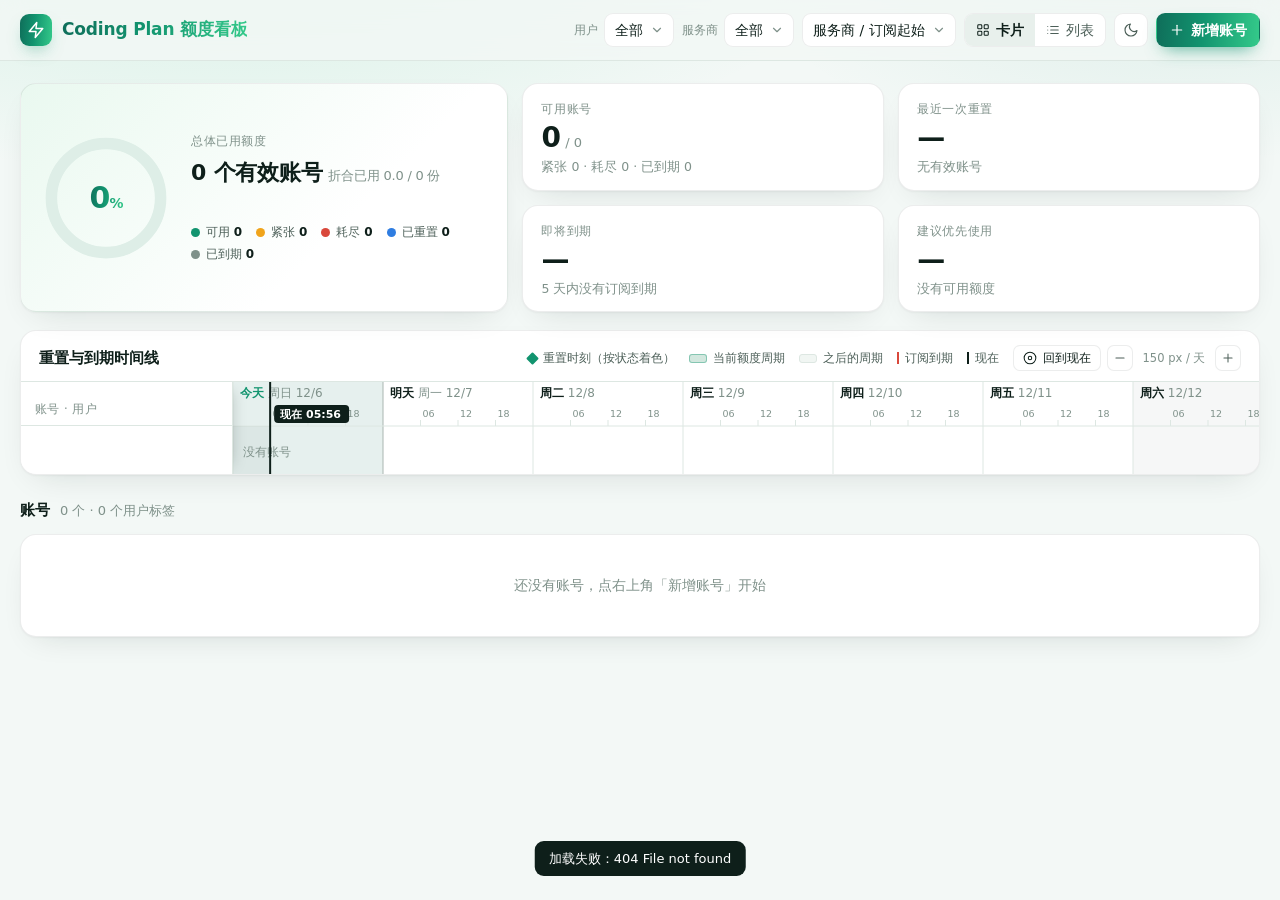
==== static/index.html @ 1b24605b "Coding Plan 额度看板 多个 Coding Plan 账号（Claude / ChatGPT / …）的已用额度、每周重置、订阅到期一览。  - 服务端：Python 标准库 HTTP 服务" ====
<!DOCTYPE html>
<html lang="zh-CN">
<head>
<meta charset="utf-8">
<meta name="viewport" content="width=device-width, initial-scale=1">
<title>Coding Plan 额度看板</title>
<link rel="stylesheet" href="/static/style.css">
<link rel="icon" href="data:image/svg+xml,%3Csvg xmlns='http://www.w3.org/2000/svg' viewBox='0 0 24 24'%3E%3Crect width='24' height='24' rx='6' fill='%2312946f'/%3E%3Cpath d='M13 3 5 13.5h6l-1 7.5 8-10.5h-6l1-7.5z' fill='%23fff'/%3E%3C/svg%3E">
</head>
<body>

<svg width="0" height="0" style="position:absolute" aria-hidden="true"><defs>
  <linearGradient id="ringGrad" x1="0" y1="0" x2="1" y2="1"><stop offset="0" stop-color="#0f6e5a"/><stop offset="1" stop-color="#34c98a"/></linearGradient>
</defs></svg>

<header class="topbar">
  <div class="wrap">
    <div class="brand"><span class="logo"><svg viewBox="0 0 24 24" fill="none" stroke="currentColor" stroke-width="2" stroke-linecap="round" stroke-linejoin="round"><path d="M13 2 3 14h9l-1 8 10-12h-9l1-8z"/></svg></span><span class="t">Coding Plan 额度看板</span></div>
    <div class="tools">
      <span class="lbl">用户</span><select id="ownerFilter" class="select" title="按用户标签筛选"><option value="">全部</option></select>
      <span class="lbl">服务商</span><select id="provFilter" class="select" title="按服务商筛选"><option value="">全部</option></select>
      <select id="sort" class="select" title="排序">
        <option value="provider">服务商 / 订阅起始</option>
        <option value="reset">重置 近 → 远</option>
        <option value="expiry">到期 近 → 远</option>
      </select>
      <div class="segmented" id="viewSwitch">
        <button data-view="cards" class="active"><svg class="i sm" viewBox="0 0 24 24"><rect x="3" y="3" width="7" height="7" rx="1.5"/><rect x="14" y="3" width="7" height="7" rx="1.5"/><rect x="14" y="14" width="7" height="7" rx="1.5"/><rect x="3" y="14" width="7" height="7" rx="1.5"/></svg>卡片</button>
        <button data-view="table"><svg class="i sm" viewBox="0 0 24 24"><line x1="8" y1="6" x2="21" y2="6"/><line x1="8" y1="12" x2="21" y2="12"/><line x1="8" y1="18" x2="21" y2="18"/><line x1="3" y1="6" x2="3.01" y2="6"/><line x1="3" y1="12" x2="3.01" y2="12"/><line x1="3" y1="18" x2="3.01" y2="18"/></svg>列表</button>
      </div>
      <button class="icon-btn lg" id="themeBtn" title="切换深色 / 浅色"></button>
      <form method="post" action="/logout" id="logoutForm" hidden style="display:contents"><button class="icon-btn lg" type="submit" title="退出登录"><svg class="i" viewBox="0 0 24 24"><path d="M9 21H5a2 2 0 0 1-2-2V5a2 2 0 0 1 2-2h4"/><polyline points="16 17 21 12 16 7"/><line x1="21" y1="12" x2="9" y2="12"/></svg></button></form>
      <button class="btn primary" id="addBtn"><svg class="i" viewBox="0 0 24 24"><line x1="12" y1="5" x2="12" y2="19"/><line x1="5" y1="12" x2="19" y2="12"/></svg>新增账号</button>
    </div>
  </div>
</header>

<main class="wrap">
  <section class="overview" id="overview"></section>
  <section class="card tl-card" id="timeline"></section>
  <section>
    <div class="section-head">
      <h2>账号</h2><span class="count" id="countLabel"></span>
    </div>
    <div id="accounts"></div>
  </section>
</main>

<datalist id="providers"><option value="Claude"><option value="ChatGPT"><option value="Gemini"><option value="Copilot"><option value="Cursor"></datalist>
<datalist id="owners"></datalist>

<!-- 新增 / 编辑 -->
<dialog id="editor">
  <form id="editorForm" novalidate>
    <header><h3 id="editorTitle">新增账号</h3><button type="button" class="icon-btn" data-close="editor"><svg class="i" viewBox="0 0 24 24"><line x1="18" y1="6" x2="6" y2="18"/><line x1="6" y1="6" x2="18" y2="18"/></svg></button></header>
    <div class="body">
      <div class="form-grid">
        <label class="field"><span>用户标签</span><input type="text" name="owner" list="owners" placeholder="全部（所有人共享），或某个人：我 / 家人 / 团队…"></label>
        <label class="field"><span>用户名 <em>*</em></span><input type="text" name="name" required placeholder="如：主号、备用-1"></label>
        <label class="field"><span>服务商 <em>*</em></span><input type="text" name="provider" list="providers" required placeholder="Claude / ChatGPT / …"></label>
        <label class="field"><span>账号 <em>*</em></span><input type="text" name="account" required placeholder="登录邮箱 / 账号"></label>
        <label class="field"><span>密码 <em>*</em></span>
          <div class="input-wrap"><input type="password" name="password" required placeholder="明文保存在本地"><button type="button" class="icon-btn" data-eye><svg class="i sm" viewBox="0 0 24 24"><path d="M2 12s3.5-7 10-7 10 7 10 7-3.5 7-10 7S2 12 2 12z"/><circle cx="12" cy="12" r="3"/></svg></button></div>
        </label>
        <div class="field"><span>重置时间 <em>*</em></span>
          <div class="row">
            <select class="input" name="resetDay">
              <option value="1">周一</option><option value="2">周二</option><option value="3">周三</option><option value="4">周四</option><option value="5">周五</option><option value="6">周六</option><option value="7">周日</option>
            </select>
            <input type="time" name="resetTime" required value="08:00">
          </div>
        </div>
        <label class="field"><span>订阅开始日期 <em>*</em></span><input type="date" name="subStart" required></label>
        <div class="field"><span>已用额度 <em>*</em></span>
          <div class="row">
            <input type="range" name="usedRange" min="0" max="100" step="1" value="0">
            <input type="number" name="used" min="0" max="100" step="1" required value="0"><span>%</span>
          </div>
        </div>
        <label class="field span2"><span>备注</span><textarea name="notes" rows="2" placeholder="可空：用途、续费提醒、注意事项…"></textarea></label>
      </div>
      <details class="optional" id="optional">
        <summary><svg class="i sm" viewBox="0 0 24 24"><polyline points="9 18 15 12 9 6"/></svg>可选信息 <span class="muted">邮件接码平台 · 辅助邮箱 · 手机号 · 短信接码平台 · 2FA</span></summary>
        <div class="form-grid">
          <label class="field"><span>邮件接码平台</span><input type="text" name="mailPlatform" placeholder="如：mail.tm、tempmail.plus"></label>
          <label class="field"><span>辅助邮箱</span><input type="text" name="recoveryEmail" placeholder="备用 / 恢复邮箱"></label>
          <label class="field"><span>手机号</span><input type="text" name="phone" placeholder="+86 …"></label>
          <label class="field"><span>短信接码平台</span><input type="text" name="smsPlatform" placeholder="如：sms-activate、5sim"></label>
          <label class="field"><span>2FA</span><input type="text" name="totp" placeholder="TOTP 密钥或备份码"></label>
        </div>
      </details>
    </div>
    <footer>
      <button type="button" class="btn ghost danger" id="editorDelete"><svg class="i sm" viewBox="0 0 24 24"><polyline points="3 6 5 6 21 6"/><path d="M19 6v14a2 2 0 0 1-2 2H7a2 2 0 0 1-2-2V6m3 0V4a2 2 0 0 1 2-2h4a2 2 0 0 1 2 2v2"/></svg>删除账号</button>
      <span class="spacer"></span>
      <button type="button" class="btn ghost" data-close="editor">取消</button>
      <button type="submit" class="btn primary">保存</button>
    </footer>
  </form>
</dialog>

<!-- 快速更新额度 -->
<dialog id="quick" class="small">
  <form id="quickForm" novalidate>
    <header><h3 id="quickTitle">更新已用额度</h3><button type="button" class="icon-btn" data-close="quick"><svg class="i" viewBox="0 0 24 24"><line x1="18" y1="6" x2="6" y2="18"/><line x1="6" y1="6" x2="18" y2="18"/></svg></button></header>
    <div class="body">
      <div class="quick-value"><span id="quickValue">0</span>%<small>已用</small></div>
      <div class="row">
        <input type="range" name="usedRange" min="0" max="100" step="1" value="0">
        <input type="number" name="used" min="0" max="100" step="1" value="0"><span>%</span>
      </div>
    </div>
    <footer>
      <button type="button" class="btn ghost" id="quickZero"><svg class="i sm" viewBox="0 0 24 24"><path d="M21 12a9 9 0 1 1-3-6.7"/><polyline points="21 3 21 9 15 9"/></svg>已重置，设为 0%</button>
      <span class="spacer"></span>
      <button type="submit" class="btn primary">保存</button>
    </footer>
  </form>
</dialog>

<div class="toast" id="toast"></div>

<script src="/static/app.js"></script>
</body>
</html>
---- static/style.css ----
/* Coding Plan 额度看板 · 样式 */
  :root {
    color-scheme: light;
    --bg: #f3f8f6;
    --bg-glow: radial-gradient(1100px 480px at 18% -12%, rgba(52,201,138,.18), transparent 60%), radial-gradient(800px 380px at 92% -5%, rgba(18,148,111,.10), transparent 55%);
    --surface: #ffffff;
    --surface-2: #f1f6f3;
    --well: #e8f0ec;
    --ink: #0e1f1a;
    --ink-2: #4c5f58;
    --ink-3: #7f918a;
    --line: #dde7e2;
    --border: rgba(14, 31, 26, 0.08);
    --accent: #12946f;
    --accent-2: #34c98a;
    --accent-deep: #0f6e5a;
    --grad: linear-gradient(95deg, #0f6e5a 0%, #12946f 45%, #34c98a 100%);
    --info: #2f7de1;
    --warn: #f0a41b;
    --crit: #d9483b;
    --shadow: 0 1px 2px rgba(14,31,26,.04), 0 12px 32px -16px rgba(14,31,26,.16);
    --radius: 16px;
    --font: system-ui, -apple-system, "Segoe UI", "PingFang SC", "Microsoft YaHei", "Noto Sans CJK SC", sans-serif;
    --mono: ui-monospace, "Cascadia Mono", Consolas, "SF Mono", Menlo, monospace;
  }
  @media (prefers-color-scheme: dark) {
    :root:not([data-theme="light"]) {
      color-scheme: dark;
      --bg: #0a1310; --bg-glow: radial-gradient(1100px 480px at 18% -12%, rgba(52,201,138,.14), transparent 60%);
      --surface: #121d18; --surface-2: #182620; --well: #0d1712;
      --ink: #e9f2ee; --ink-2: #aabcb4; --ink-3: #7f918a;
      --line: #22312a; --border: rgba(255,255,255,0.08);
      --accent: #2cc08e; --accent-2: #5be0ad; --accent-deep: #1a8f6c;
      --grad: linear-gradient(95deg, #1a8f6c 0%, #2cc08e 50%, #7fe8c0 100%);
      --info: #5b9cf0; --shadow: none;
    }
  }
  :root[data-theme="dark"] {
    color-scheme: dark;
    --bg: #0a1310; --bg-glow: radial-gradient(1100px 480px at 18% -12%, rgba(52,201,138,.14), transparent 60%);
    --surface: #121d18; --surface-2: #182620; --well: #0d1712;
    --ink: #e9f2ee; --ink-2: #aabcb4; --ink-3: #7f918a;
    --line: #22312a; --border: rgba(255,255,255,0.08);
    --accent: #2cc08e; --accent-2: #5be0ad; --accent-deep: #1a8f6c;
    --grad: linear-gradient(95deg, #1a8f6c 0%, #2cc08e 50%, #7fe8c0 100%);
    --info: #5b9cf0; --shadow: none;
  }

  * { box-sizing: border-box; }
  [hidden] { display: none !important; }
  html, body { margin: 0; }
  body { background-color: var(--bg); background-image: var(--bg-glow); background-repeat: no-repeat; color: var(--ink); font: 14px/1.5 var(--font); -webkit-font-smoothing: antialiased; min-height: 100vh; }
  button, input, select, textarea { font: inherit; color: inherit; }
  .wrap { max-width: 1320px; margin: 0 auto; padding: 0 20px; }

  /* ---------- top bar ---------- */
  .topbar { position: sticky; top: 0; z-index: 10; background: color-mix(in oklab, var(--bg) 80%, transparent); backdrop-filter: blur(12px); border-bottom: 1px solid var(--line); }
  .topbar .wrap { display: flex; align-items: center; gap: 12px; min-height: 60px; flex-wrap: wrap; padding-top: 8px; padding-bottom: 8px; }
  .brand { display: flex; align-items: center; gap: 10px; margin-right: auto; }
  .brand .logo { width: 32px; height: 32px; border-radius: 9px; background: var(--grad); color: #fff; display: grid; place-items: center; box-shadow: 0 8px 18px -8px rgba(18,148,111,.7); }
  .brand .logo svg { width: 18px; height: 18px; }
  .brand .t { font-weight: 800; font-size: 17px; letter-spacing: -0.01em; background: var(--grad); -webkit-background-clip: text; background-clip: text; color: transparent; }
  .tools { display: flex; align-items: center; gap: 8px; flex-wrap: wrap; }
  .tools .lbl { font-size: 12px; color: var(--ink-3); margin-right: -2px; }

  .btn { display: inline-flex; align-items: center; gap: 6px; height: 34px; padding: 0 12px; border-radius: 9px; border: 1px solid var(--border); background: var(--surface); cursor: pointer; white-space: nowrap; transition: background .15s, box-shadow .15s, filter .15s; }
  .btn:hover { background: var(--surface-2); }
  .btn.primary { background: var(--grad); border-color: transparent; color: #fff; font-weight: 600; box-shadow: 0 8px 18px -8px rgba(18,148,111,.8); }
  .btn.primary:hover { filter: brightness(1.06); }
  .btn.ghost { background: transparent; }
  .btn.ghost:hover { background: var(--surface-2); }
  .btn.danger { color: var(--crit); }
  .btn.sm { height: 28px; padding: 0 10px; font-size: 12.5px; border-radius: 8px; }
  .btn.xs { height: 26px; padding: 0 9px; font-size: 12px; border-radius: 7px; }
  .icon-btn { display: inline-flex; align-items: center; justify-content: center; width: 26px; height: 26px; border-radius: 7px; border: 0; background: transparent; color: var(--ink-3); cursor: pointer; padding: 0; }
  .icon-btn:hover { background: var(--surface-2); color: var(--ink); }
  .icon-btn.lg { width: 34px; height: 34px; border: 1px solid var(--border); background: var(--surface); color: var(--ink-2); border-radius: 9px; }
  .icon-btn.md { width: 26px; height: 26px; border: 1px solid var(--border); background: var(--surface); color: var(--ink-2); }
  .select { height: 34px; padding: 0 30px 0 10px; border-radius: 9px; border: 1px solid var(--border); background: var(--surface) url("data:image/svg+xml,%3Csvg xmlns='http://www.w3.org/2000/svg' viewBox='0 0 24 24' fill='none' stroke='%237f918a' stroke-width='2' stroke-linecap='round' stroke-linejoin='round'%3E%3Cpolyline points='6 9 12 15 18 9'/%3E%3C/svg%3E") no-repeat right 9px center / 14px; appearance: none; cursor: pointer; max-width: 190px; }
  .segmented { display: inline-flex; border: 1px solid var(--border); border-radius: 9px; overflow: hidden; background: var(--surface); }
  .segmented button { height: 32px; padding: 0 11px; border: 0; background: transparent; cursor: pointer; display: inline-flex; align-items: center; gap: 6px; color: var(--ink-2); }
  .segmented button.active { background: var(--well); color: var(--ink); font-weight: 600; }

  svg.i { width: 16px; height: 16px; fill: none; stroke: currentColor; stroke-width: 1.75; stroke-linecap: round; stroke-linejoin: round; flex: none; }
  svg.i.sm { width: 14px; height: 14px; }

  /* ---------- status: color + icon + label ---------- */
  .s-ok        { --fill: var(--accent); }
  .s-low       { --fill: var(--warn); }
  .s-exhausted { --fill: var(--crit); }
  .s-reset     { --fill: var(--info); }
  .s-expired   { --fill: var(--ink-3); }
  .s-ok, .s-low, .s-exhausted, .s-reset, .s-expired {
    --track: color-mix(in oklab, var(--fill) 16%, var(--surface));
    --tint:  color-mix(in oklab, var(--fill) 10%, var(--surface));
  }
  .pill { display: inline-flex; align-items: center; gap: 5px; height: 24px; padding: 0 9px 0 7px; border-radius: 999px; background: var(--tint); border: 1px solid color-mix(in oklab, var(--fill) 28%, transparent); font-size: 12px; font-weight: 600; color: var(--ink); white-space: nowrap; flex: none; }
  .pill svg { color: var(--fill); }
  .pill.xs { height: 20px; font-size: 11px; padding: 0 7px 0 5px; }
  .dot { display: inline-block; width: 9px; height: 9px; border-radius: 50%; background: var(--fill); margin-right: 6px; vertical-align: -0.5px; }
  .prov { display: inline-flex; align-items: center; gap: 5px; height: 22px; padding: 0 8px; border-radius: 999px; background: var(--surface-2); border: 1px solid var(--border); font-size: 11.5px; font-weight: 600; color: var(--ink-2); white-space: nowrap; }
  .prov i, .pdot { display: inline-block; width: 8px; height: 8px; border-radius: 50%; background: var(--pcolor, var(--ink-3)); flex: none; }
  .label { font-size: 12px; color: var(--ink-3); letter-spacing: .05em; }

  /* ---------- overview ---------- */
  .overview { display: grid; grid-template-columns: minmax(0, 1.35fr) minmax(0, 1fr) minmax(0, 1fr); grid-auto-rows: 1fr; gap: 14px; margin: 22px 0 18px; }
  .card { background: var(--surface); border: 1px solid var(--border); border-radius: var(--radius); box-shadow: var(--shadow); }
  .tile { padding: 16px 18px 14px; display: flex; flex-direction: column; gap: 4px; min-width: 0; }
  .tile .value { font-size: 28px; font-weight: 700; line-height: 1.15; letter-spacing: -0.02em; overflow-wrap: anywhere; }
  .tile .value small { font-size: 13px; font-weight: 500; color: var(--ink-3); margin-left: 5px; letter-spacing: 0; }
  .tile .sub { font-size: 12.5px; color: var(--ink-3); line-height: 1.4; }
  .hero { grid-row: 1 / 3; display: flex; gap: 22px; align-items: center; padding: 20px 22px; min-width: 0; background: linear-gradient(135deg, color-mix(in oklab, var(--accent-2) 13%, var(--surface)), var(--surface) 65%); }
  .hero .body { flex: 1; min-width: 0; display: flex; flex-direction: column; gap: 6px; }
  .hero .big { font-size: 22px; font-weight: 700; letter-spacing: -0.01em; }
  .hero .big small { font-size: 13px; font-weight: 500; color: var(--ink-3); margin-left: 6px; }
  .ring { position: relative; width: 126px; height: 126px; flex: none; }
  .ring svg { width: 100%; height: 100%; transform: rotate(-90deg); }
  .ring .rt { fill: none; stroke: var(--track); stroke-width: 11; }
  .ring .rf { fill: none; stroke: var(--fill); stroke-width: 11; stroke-linecap: round; }
  .ring.s-ok .rf { stroke: url(#ringGrad); }
  .ring .num { position: absolute; inset: 0; display: grid; place-items: center; font-size: 30px; font-weight: 800; letter-spacing: -0.03em; }
  .ring .num span { background: var(--grad); -webkit-background-clip: text; background-clip: text; color: transparent; }
  .ring:not(.s-ok) .num span { background: none; color: var(--fill); }
  .ring .num small { font-size: 14px; font-weight: 700; }
  .segbar { display: flex; gap: 2px; height: 12px; margin-top: 6px; }
  .seg { flex: 1; border-radius: 4px; overflow: hidden; position: relative; background: var(--track); cursor: pointer; min-width: 6px; }
  .seg i { position: absolute; left: 0; top: 0; bottom: 0; background: var(--fill); border-radius: 0 4px 4px 0; }
  .seg:hover { outline: 2px solid color-mix(in oklab, var(--fill) 60%, transparent); outline-offset: 1px; }
  .legend { display: flex; flex-wrap: wrap; gap: 4px 14px; font-size: 12px; color: var(--ink-2); margin-top: 4px; }
  .legend b { font-weight: 700; color: var(--ink); }

  /* ---------- timeline (swimlanes, SVG) ---------- */
  .tl-card { margin-bottom: 24px; overflow: hidden; }
  .tl-head { display: flex; align-items: center; gap: 14px; padding: 14px 18px 10px; flex-wrap: wrap; border-bottom: 1px solid var(--line); }
  .tl-head h2 { font-size: 15px; font-weight: 700; margin: 0; }
  .tl-head .sub { color: var(--ink-3); font-size: 12px; margin-top: 1px; }
  .tl-legend { display: flex; flex-wrap: wrap; gap: 4px 14px; font-size: 12px; color: var(--ink-2); margin-left: auto; }
  .tl-legend span { display: inline-flex; align-items: center; gap: 6px; }
  .lg-dia { width: 9px; height: 9px; background: var(--accent); transform: rotate(45deg); border-radius: 1px; }
  .lg-bar { width: 18px; height: 9px; border-radius: 3px; }
  .lg-bar.cur { background: color-mix(in oklab, var(--accent) 22%, var(--surface)); border: 1px solid color-mix(in oklab, var(--accent) 40%, transparent); }
  .lg-bar.fut { background: var(--surface-2); border: 1px solid var(--line); }
  .lg-exp { width: 0; height: 12px; border-left: 2px dashed var(--crit); }
  .lg-now { width: 2px; height: 12px; background: var(--ink); }
  .tl-ctl { display: inline-flex; align-items: center; gap: 6px; }
  .tl-ctl .tl-scale { font-size: 11.5px; color: var(--ink-3); min-width: 70px; text-align: center; font-variant-numeric: tabular-nums; }
  .tl-scroll { overflow-x: auto; overflow-y: hidden; position: relative; scrollbar-width: thin; }
  .tl-inner { display: flex; width: max-content; }
  .tl-labels { position: sticky; left: 0; z-index: 3; background: var(--surface); border-right: 1px solid var(--line); box-shadow: 8px 0 14px -10px rgba(14,31,26,.25); flex: none; }
  .tl-corner { display: flex; align-items: flex-end; padding: 0 14px 7px; font-size: 11.5px; color: var(--ink-3); letter-spacing: .04em; border-bottom: 1px solid var(--line); }
  .tl-label { display: flex; align-items: center; gap: 9px; padding: 0 12px 0 14px; border-bottom: 1px solid var(--line); cursor: pointer; min-width: 0; }
  .tl-group { display: flex; align-items: center; gap: 6px; padding: 0 14px; font-size: 11.5px; font-weight: 700; color: var(--ink-2); border-bottom: 1px solid var(--line); letter-spacing: .02em; white-space: nowrap; }
  .tl-group .n { color: var(--ink-3); font-weight: 500; margin-left: 2px; }
  .tl-label:hover { background: var(--surface-2); }
  .tl-label .txt { min-width: 0; display: flex; flex-direction: column; gap: 1px; }
  .tl-label .nm { font-weight: 700; font-size: 13px; white-space: nowrap; overflow: hidden; text-overflow: ellipsis; line-height: 1.25; }
  .tl-label .nm .own { font-weight: 500; font-size: 11px; color: var(--ink-3); margin-left: 6px; }
  .tl-label .pv { font-size: 11px; color: var(--ink-3); display: flex; align-items: center; gap: 5px; white-space: nowrap; }
  .tl-label .mini { margin-left: auto; flex: none; }
  .tl-label .mini .meter { width: 42px; height: 6px; }
  .tl-label .mini b { min-width: 34px; font-size: 12px; text-align: right; font-variant-numeric: tabular-nums; }
  .tl svg { display: block; font-family: var(--font); }
  .tl .band-weekend { fill: color-mix(in oklab, var(--ink) 3.5%, transparent); }
  .tl .band-today { fill: color-mix(in oklab, var(--accent) 7%, transparent); }
  .tl .grid-day { stroke: var(--line); }
  .tl .grid-day.week { stroke: color-mix(in oklab, var(--ink) 22%, var(--line)); }
  .tl .grid-hour { stroke: var(--line); }
  .tl .ax-day { font-size: 12px; fill: var(--ink); font-weight: 700; }
  .tl .ax-day tspan.d { font-weight: 400; fill: var(--ink-3); }
  .tl .ax-day.today { fill: var(--accent); }
  .tl .ax-hour { font-size: 9.5px; fill: var(--ink-3); }
  .tl .ax-base, .tl .lane-sep { stroke: var(--line); }
  .tl .past { fill: color-mix(in oklab, var(--ink) 4.5%, transparent); }
  .tl .win.cur { fill: var(--track); stroke: color-mix(in oklab, var(--fill) 38%, transparent); }
  .tl .win.future { fill: var(--surface-2); stroke: var(--line); }
  .tl .win-text { font-size: 11px; fill: var(--ink-2); font-weight: 600; }
  .tl .dia { fill: var(--fill); stroke: var(--surface); stroke-width: 2; }
  .tl .dia.past-dia { fill: var(--surface); stroke: var(--fill); }
  .tl .rlabel { font-size: 11px; fill: var(--ink); font-weight: 600; paint-order: stroke; stroke: var(--surface); stroke-width: 3px; stroke-linejoin: round; }
  .tl .rlabel tspan.cd { fill: var(--ink-3); font-weight: 400; }
  .tl .exp { stroke: var(--crit); stroke-width: 2; stroke-dasharray: 3 3; }
  .tl .exp-text { font-size: 10.5px; fill: var(--crit); font-weight: 700; paint-order: stroke; stroke: var(--surface); stroke-width: 3px; }
  .tl .now { stroke: var(--ink); stroke-width: 2; }
  .tl .chip rect { fill: var(--ink); }
  .tl .chip text { fill: var(--surface); font-size: 11px; font-weight: 700; }
  .tl .xh { stroke: var(--ink-3); stroke-dasharray: 2 3; }
  .tl .xh-chip rect { fill: var(--surface); stroke: var(--ink-3); }
  .tl .xh-chip text { fill: var(--ink); font-weight: 600; }
  .tl .muted-text { font-size: 12px; fill: var(--ink-3); }

  /* ---------- account board (columns by owner tag) ---------- */
  .section-head { display: flex; align-items: baseline; gap: 10px; margin: 0 0 12px; flex-wrap: wrap; }
  .section-head h2 { font-size: 15px; font-weight: 700; margin: 0; }
  .section-head .count { color: var(--ink-3); font-weight: 500; font-size: 13px; }
  .section-head .hint { color: var(--ink-3); font-size: 12px; margin-left: auto; text-align: right; }
  .group { margin-bottom: 22px; }
  .group-head { display: flex; align-items: baseline; gap: 8px; padding: 0 2px 10px; border-bottom: 1px solid var(--line); margin-bottom: 12px; flex-wrap: wrap; }
  .group-title { font-weight: 800; font-size: 15px; display: inline-flex; align-items: center; gap: 6px; }
  .group-title svg { color: var(--accent); }
  .group-count { font-size: 12px; font-weight: 700; color: var(--ink-2); background: var(--well); border: 1px solid var(--border); border-radius: 999px; padding: 0 8px; line-height: 20px; }
  .group-sum { margin-left: auto; font-size: 12px; color: var(--ink-3); }
  .grid { display: grid; grid-template-columns: repeat(auto-fill, minmax(320px, 1fr)); gap: 12px; }
  .acct { padding: 14px 16px 12px; display: flex; flex-direction: column; gap: 8px; position: relative; transition: box-shadow .2s, border-color .2s, transform .2s; }
  .acct:hover { box-shadow: 0 14px 32px -16px rgba(14,31,26,.3); }
  .acct.recommended { border-color: color-mix(in oklab, var(--accent) 55%, var(--border)); }
  .acct.flash { box-shadow: 0 0 0 3px color-mix(in oklab, var(--accent) 40%, transparent); }
  .acct.s-expired .meter i, .acct.s-expired .big, .acct.s-expired .name { opacity: .55; }
  .acct .head { display: flex; align-items: center; justify-content: space-between; gap: 8px; }
  .acct .who { display: flex; align-items: center; gap: 6px; flex-wrap: wrap; }
  .acct .name { font-size: 17px; font-weight: 700; letter-spacing: -0.01em; line-height: 1.25; margin-top: 2px; }
  .tag { display: inline-flex; align-items: center; gap: 3px; height: 22px; padding: 0 8px; border-radius: 999px; font-size: 11.5px; font-weight: 600; color: var(--accent-deep); background: color-mix(in oklab, var(--accent-2) 18%, var(--surface)); }
  .login { font-family: var(--mono); font-size: 12.5px; color: var(--ink-2); display: flex; align-items: center; gap: 2px; word-break: break-all; margin-top: -4px; }
  .meter-row { display: flex; align-items: baseline; justify-content: space-between; gap: 8px; margin-bottom: 6px; }
  .meter-row .big { font-size: 24px; font-weight: 800; line-height: 1; letter-spacing: -0.02em; }
  .meter-row .big small { font-size: 12px; font-weight: 500; color: var(--ink-3); margin-left: 5px; letter-spacing: 0; }
  .meter-row .right { font-size: 12px; color: var(--ink-3); }
  .meter { height: 8px; border-radius: 5px; background: var(--track); overflow: hidden; }
  .meter i { display: block; height: 100%; background: var(--fill); border-radius: 0 4px 4px 0; }
  .meter[data-drag] { cursor: ew-resize; touch-action: none; position: relative; transition: height .12s; }
  .acct .meter[data-drag]:hover, .acct .meter.dragging { height: 12px; }
  .meter[data-drag]:hover { background: color-mix(in oklab, var(--fill) 24%, var(--surface)); }
  .meter.dragging i { box-shadow: inset 0 0 0 1px color-mix(in oklab, var(--ink) 25%, transparent); }
  .meter.dragging { outline: 2px solid color-mix(in oklab, var(--fill) 45%, transparent); outline-offset: 2px; }
  .meta { display: flex; align-items: center; gap: 6px; color: var(--ink-2); font-size: 12.5px; flex-wrap: wrap; }
  .meta svg { color: var(--ink-3); }
  .meta .spacer { flex: 1; }
  .meta .faint { color: var(--ink-3); }
  .meta .crit { color: var(--crit); font-weight: 600; }
  .meta.notes { align-items: flex-start; color: var(--ink-2); }
  .meta.notes span { display: -webkit-box; -webkit-line-clamp: 2; -webkit-box-orient: vertical; overflow: hidden; }
  .note { display: flex; gap: 6px; align-items: flex-start; font-size: 12.5px; color: var(--ink-2); background: var(--tint); border-radius: 9px; padding: 7px 9px; line-height: 1.45; }
  .note svg { color: var(--fill); margin-top: 2px; }
  .creds { border-top: 1px solid var(--line); padding-top: 10px; display: flex; flex-wrap: wrap; align-items: center; gap: 4px 6px; }
  .chip { display: inline-flex; align-items: center; gap: 5px; height: 24px; padding: 0 8px; border-radius: 7px; background: var(--surface-2); border: 1px solid var(--border); font-size: 12px; color: var(--ink-2); cursor: pointer; max-width: 100%; }
  .chip:hover { color: var(--ink); }
  .chip.icon-only { padding: 0 6px; }
  .chip.pw { font-family: var(--mono); cursor: default; letter-spacing: .02em; }
  .chip.pw.shown { color: var(--ink); }
  .chip svg { color: var(--ink-3); }
  .actions { display: flex; gap: 6px; justify-content: flex-end; }

  /* ---------- table view ---------- */
  .table-wrap { overflow: auto; }
  table.list { width: 100%; border-collapse: collapse; font-size: 13px; }
  th, td { padding: 8px 10px; text-align: left; border-bottom: 1px solid var(--line); vertical-align: middle; white-space: nowrap; }
  th { font-weight: 600; color: var(--ink-3); font-size: 12px; background: var(--surface-2); }
  tr:last-child td { border-bottom: 0; }
  tr.group td { background: var(--well); font-weight: 800; padding: 7px 12px; }
  tr.group td svg { color: var(--accent); vertical-align: -3px; margin-right: 4px; }
  td.num { font-variant-numeric: tabular-nums; }
  td.strong { font-weight: 700; }
  td.mono, .mono { font-family: var(--mono); font-size: 12.5px; }
  td.notes { max-width: 220px; overflow: hidden; text-overflow: ellipsis; color: var(--ink-2); }
  .mini { display: inline-flex; align-items: center; gap: 8px; }
  .mini .meter { width: 72px; height: 6px; }
  .mini b { font-weight: 700; min-width: 36px; }
  td .btn.sm { margin-left: 4px; }

  /* ---------- dialogs ---------- */
  dialog { border: 1px solid var(--border); border-radius: 16px; padding: 0; background: var(--surface); color: var(--ink); width: min(700px, calc(100vw - 32px)); box-shadow: 0 24px 70px rgba(0,0,0,.28); }
  dialog.small { width: min(400px, calc(100vw - 32px)); }
  dialog::backdrop { background: rgba(8,20,16,.4); backdrop-filter: blur(2px); }
  dialog header { display: flex; align-items: center; justify-content: space-between; padding: 14px 20px; border-bottom: 1px solid var(--line); }
  dialog h3 { margin: 0; font-size: 16px; font-weight: 700; }
  dialog .body { padding: 16px 20px; display: flex; flex-direction: column; gap: 14px; max-height: min(72vh, 720px); overflow: auto; }
  dialog footer { display: flex; gap: 8px; align-items: center; padding: 12px 20px 16px; border-top: 1px solid var(--line); }
  dialog footer .spacer { flex: 1; }
  .form-grid { display: grid; grid-template-columns: 1fr 1fr; gap: 12px 14px; }
  .field { display: flex; flex-direction: column; gap: 5px; min-width: 0; }
  .field.span2 { grid-column: 1 / -1; }
  .field > span { font-size: 12.5px; color: var(--ink-2); }
  .field em { color: var(--crit); font-style: normal; }
  .field small { color: var(--ink-3); font-size: 12px; }
  input[type=text], input[type=password], input[type=number], input[type=time], input[type=date], select.input, textarea { height: 36px; padding: 0 10px; border-radius: 9px; border: 1px solid var(--border); background: var(--surface); width: 100%; }
  textarea { height: auto; min-height: 64px; padding: 8px 10px; resize: vertical; line-height: 1.45; }
  select.input { padding-right: 30px; }
  input:focus-visible, select:focus-visible, textarea:focus-visible { outline: 2px solid color-mix(in oklab, var(--accent) 50%, transparent); outline-offset: 1px; border-color: var(--accent); }
  input::placeholder, textarea::placeholder { color: var(--ink-3); }
  .input-wrap { position: relative; }
  .input-wrap input { padding-right: 36px; }
  .input-wrap .icon-btn { position: absolute; right: 5px; top: 5px; }
  .row { display: flex; gap: 8px; align-items: center; }
  .row input[type=number] { width: 84px; flex: none; }
  input[type=range] { flex: 1; accent-color: var(--accent); }
  details.optional summary { cursor: pointer; font-weight: 600; color: var(--ink-2); list-style: none; display: flex; align-items: center; gap: 8px; }
  details.optional summary::-webkit-details-marker { display: none; }
  details.optional summary svg { transition: transform .15s; }
  details.optional[open] summary svg { transform: rotate(90deg); }
  details.optional[open] summary { margin-bottom: 12px; }
  .muted { color: var(--ink-3); font-weight: 400; font-size: 12.5px; }
  .quick-value { font-size: 40px; font-weight: 800; line-height: 1; letter-spacing: -0.02em; }
  .quick-value small { font-size: 14px; font-weight: 600; color: var(--ink-3); margin-left: 4px; }

  .toast { position: fixed; left: 50%; bottom: 24px; transform: translateX(-50%) translateY(16px); background: var(--ink); color: var(--surface); padding: 8px 14px; border-radius: 9px; font-size: 13px; opacity: 0; transition: .2s; pointer-events: none; z-index: 50; }
  .toast.show { opacity: 1; transform: translateX(-50%) translateY(0); }

  .foot { margin: 28px 0 18px; color: var(--ink-3); font-size: 12px; display: flex; gap: 6px 16px; flex-wrap: wrap; align-items: center; }
  .foot .mono { font-size: 11.5px; }

  @media (max-width: 1100px) {
    .overview { grid-template-columns: 1fr 1fr; grid-auto-rows: auto; }
    .overview .hero { grid-column: 1 / -1; grid-row: auto; }
  }
  @media (max-width: 600px) {
    .overview { grid-template-columns: 1fr; }
    .form-grid { grid-template-columns: 1fr; }
    .hero { flex-direction: column; align-items: flex-start; }
    .brand span.t { display: none; }
  }
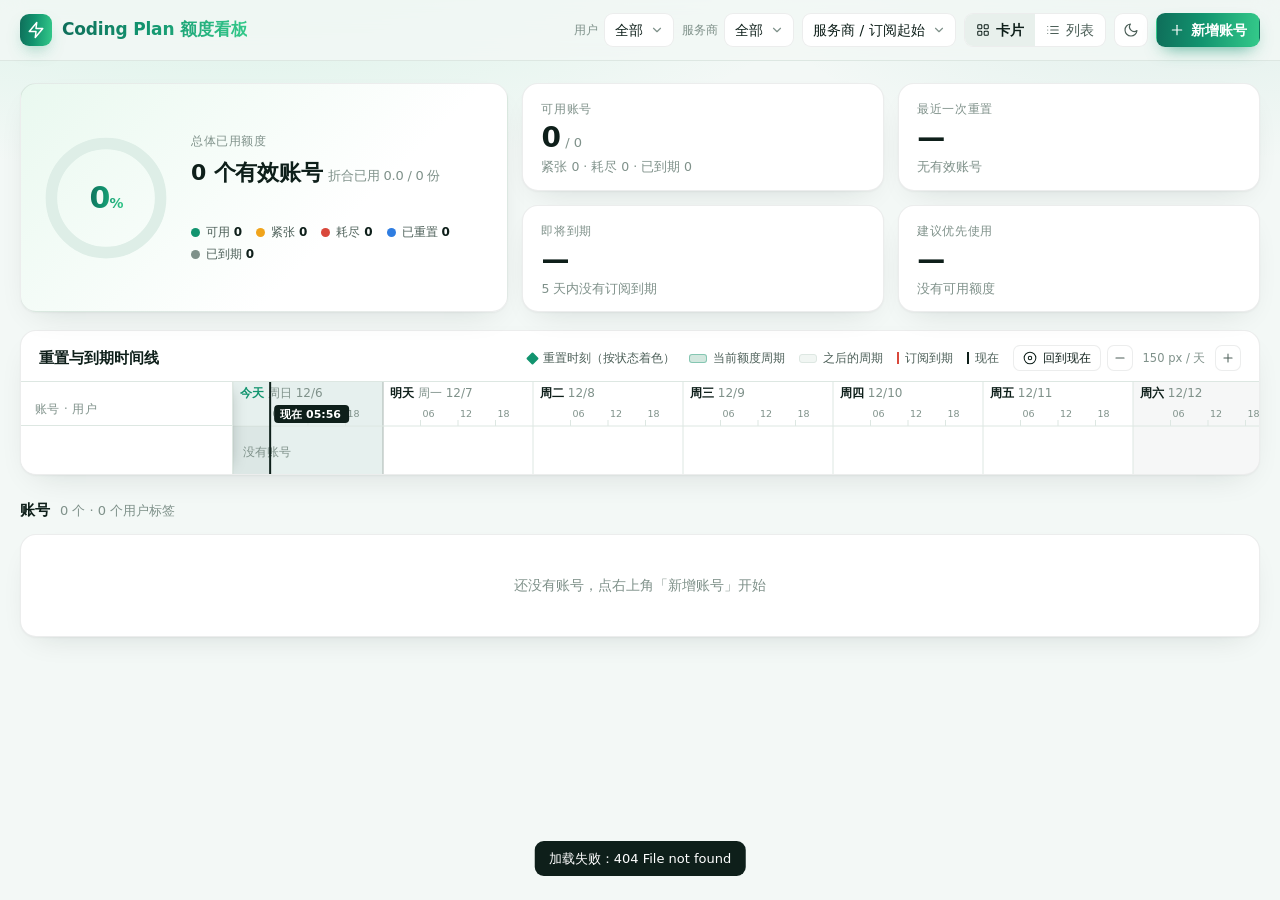
==== commit 77e2f2e7: "订阅开始时间精确到时分（datetime-local），旧数据按 00:00 兼容 Co-Authored-By: Claude Fable 5.1 <noreply@anthropic.com>" ====
--- a/static/index.html
+++ b/static/index.html
@@ -70,7 +70,7 @@
             <input type="time" name="resetTime" required value="08:00">
           </div>
         </div>
-        <label class="field"><span>订阅开始日期 <em>*</em></span><input type="date" name="subStart" required></label>
+        <label class="field"><span>订阅开始时间 <em>*</em></span><input type="datetime-local" name="subStart" required step="60"></label>
         <div class="field"><span>已用额度 <em>*</em></span>
           <div class="row">
             <input type="range" name="usedRange" min="0" max="100" step="1" value="0">
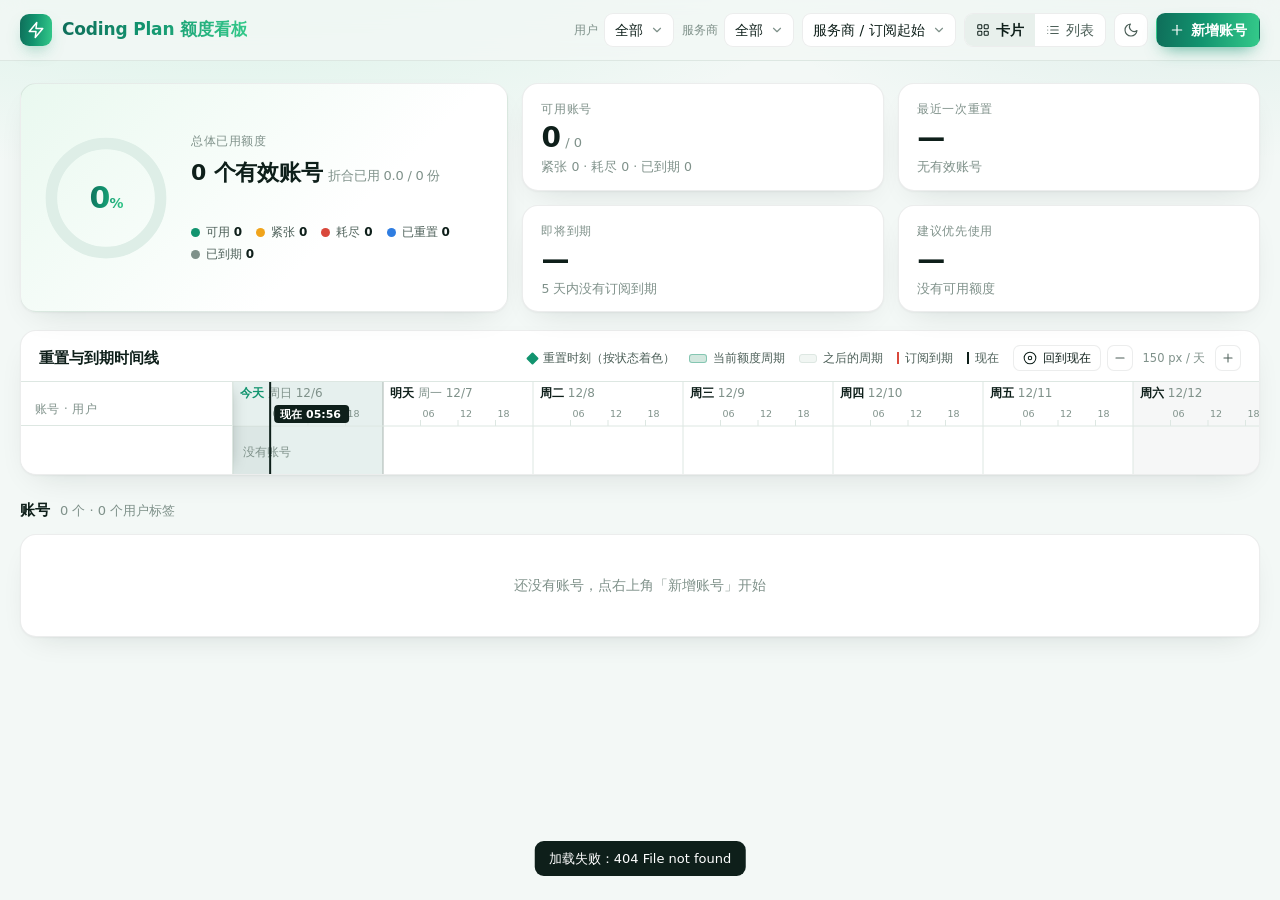
==== commit c33e3150: "服务商带档位（Claude 5X / 20X …）；账号可归档、可移回 - 服务商和档位平铺在同一个字段：候选改为 Claude 5X、Claude 20X、ChatGPT 5X……   结尾的档位统" ====
--- a/static/index.html
+++ b/static/index.html
@@ -44,9 +44,10 @@
     </div>
     <div id="accounts"></div>
   </section>
+  <section class="archive" id="archive" hidden></section>
 </main>
 
-<datalist id="providers"><option value="Claude"><option value="ChatGPT"><option value="Gemini"><option value="Copilot"><option value="Cursor"></datalist>
+<datalist id="providers"></datalist>
 <datalist id="owners"></datalist>
 
 <!-- 新增 / 编辑 -->
@@ -57,7 +58,7 @@
       <div class="form-grid">
         <label class="field"><span>用户标签</span><input type="text" name="owner" list="owners" placeholder="全部（所有人共享），或某个人：我 / 家人 / 团队…"></label>
         <label class="field"><span>用户名 <em>*</em></span><input type="text" name="name" required placeholder="如：主号、备用-1"></label>
-        <label class="field"><span>服务商 <em>*</em></span><input type="text" name="provider" list="providers" required placeholder="Claude / ChatGPT / …"></label>
+        <label class="field"><span>服务商 <em>*</em></span><input type="text" name="provider" list="providers" required placeholder="Claude 5X / Claude 20X / ChatGPT 5X / …"></label>
         <label class="field"><span>账号 <em>*</em></span><input type="text" name="account" required placeholder="登录邮箱 / 账号"></label>
         <label class="field"><span>密码 <em>*</em></span>
           <div class="input-wrap"><input type="password" name="password" required placeholder="明文保存在本地"><button type="button" class="icon-btn" data-eye><svg class="i sm" viewBox="0 0 24 24"><path d="M2 12s3.5-7 10-7 10 7 10 7-3.5 7-10 7S2 12 2 12z"/><circle cx="12" cy="12" r="3"/></svg></button></div>
@@ -118,6 +119,28 @@
   </form>
 </dialog>
 
+<!-- 归档 -->
+<dialog id="archiveDlg" class="small">
+  <form id="archiveForm" novalidate>
+    <header><h3 id="archiveTitle">归档</h3><button type="button" class="icon-btn" data-close="archiveDlg"><svg class="i" viewBox="0 0 24 24"><line x1="18" y1="6" x2="6" y2="18"/><line x1="6" y1="6" x2="18" y2="18"/></svg></button></header>
+    <div class="body">
+      <div class="field"><span>归档原因</span>
+        <div class="choices">
+          <label class="choice"><input type="radio" name="reason" value="banned" checked><span>已封号</span></label>
+          <label class="choice"><input type="radio" name="reason" value="expired"><span>已到期</span></label>
+          <label class="choice"><input type="radio" name="reason" value="other"><span>其他</span></label>
+        </div>
+      </div>
+      <div class="muted">移到页面底部的归档栏，不再计入总览和时间线。账号信息原样保留，随时可以移回。</div>
+    </div>
+    <footer>
+      <span class="spacer"></span>
+      <button type="button" class="btn ghost" data-close="archiveDlg">取消</button>
+      <button type="submit" class="btn primary"><svg class="i sm" viewBox="0 0 24 24"><polyline points="21 8 21 21 3 21 3 8"/><rect x="1" y="3" width="22" height="5"/><line x1="10" y1="12" x2="14" y2="12"/></svg>归档</button>
+    </footer>
+  </form>
+</dialog>
+
 <div class="toast" id="toast"></div>
 
 <script src="/static/app.js"></script>
--- a/static/style.css
+++ b/static/style.css
@@ -94,6 +94,10 @@
     --track: color-mix(in oklab, var(--fill) 16%, var(--surface));
     --tint:  color-mix(in oklab, var(--fill) 10%, var(--surface));
   }
+  .r-banned    { --fill: var(--crit); }     /* 归档原因 */
+  .r-expired   { --fill: var(--ink-3); }
+  .r-other     { --fill: var(--info); }
+  .r-banned, .r-expired, .r-other { --tint: color-mix(in oklab, var(--fill) 10%, var(--surface)); }
   .pill { display: inline-flex; align-items: center; gap: 5px; height: 24px; padding: 0 9px 0 7px; border-radius: 999px; background: var(--tint); border: 1px solid color-mix(in oklab, var(--fill) 28%, transparent); font-size: 12px; font-weight: 600; color: var(--ink); white-space: nowrap; flex: none; }
   .pill svg { color: var(--fill); }
   .pill.xs { height: 20px; font-size: 11px; padding: 0 7px 0 5px; }
@@ -238,6 +242,25 @@
   .chip.pw.shown { color: var(--ink); }
   .chip svg { color: var(--ink-3); }
   .actions { display: flex; gap: 6px; justify-content: flex-end; }
+  .actions .lead { margin-right: auto; color: var(--ink-3); }
+  .actions .lead:hover { color: var(--ink); }
+  .card.empty { padding: 40px; text-align: center; color: var(--ink-3); }
+
+  /* ---------- archive ---------- */
+  .archive { margin-top: 26px; }
+  .archive-head { display: flex; align-items: baseline; gap: 4px 10px; flex-wrap: wrap; width: 100%; padding: 12px 2px; border: 0; border-top: 1px solid var(--line); background: transparent; text-align: left; cursor: pointer; }
+  .archive-head h2 { font-size: 15px; font-weight: 700; margin: 0; }
+  .archive-head svg { align-self: center; color: var(--ink-3); transition: transform .15s; }
+  .archive-head[aria-expanded="true"] svg { transform: rotate(90deg); }
+  .archive-head .count { color: var(--ink-3); font-weight: 500; font-size: 13px; }
+  .archive-head .hint { color: var(--ink-3); font-size: 12px; margin-left: auto; }
+  .archive-head:hover h2 { color: var(--accent); }
+  .archive-head:focus-visible { outline: 2px solid color-mix(in oklab, var(--accent) 50%, transparent); outline-offset: 2px; border-radius: 8px; }
+  #archiveBody { padding-top: 2px; }
+  .acct.archived { background: var(--surface-2); box-shadow: none; }
+  .acct.archived:hover { box-shadow: none; }
+  .acct.archived .name { color: var(--ink-2); }
+  tr.archived td.strong { color: var(--ink-2); }
 
   /* ---------- table view ---------- */
   .table-wrap { overflow: auto; }
@@ -288,6 +311,12 @@
   details.optional[open] summary svg { transform: rotate(90deg); }
   details.optional[open] summary { margin-bottom: 12px; }
   .muted { color: var(--ink-3); font-weight: 400; font-size: 12.5px; }
+  .choices { display: grid; grid-template-columns: repeat(3, 1fr); gap: 8px; }
+  .choice { position: relative; display: flex; align-items: center; justify-content: center; height: 38px; border-radius: 9px; border: 1px solid var(--border); background: var(--surface); color: var(--ink-2); font-weight: 600; cursor: pointer; }
+  .choice input { position: absolute; opacity: 0; pointer-events: none; }
+  .choice:hover { background: var(--surface-2); }
+  .choice:has(input:checked) { border-color: var(--accent); background: color-mix(in oklab, var(--accent) 10%, var(--surface)); color: var(--ink); }
+  .choice:has(input:focus-visible) { outline: 2px solid color-mix(in oklab, var(--accent) 50%, transparent); outline-offset: 1px; }
   .quick-value { font-size: 40px; font-weight: 800; line-height: 1; letter-spacing: -0.02em; }
   .quick-value small { font-size: 14px; font-weight: 600; color: var(--ink-3); margin-left: 4px; }
 
